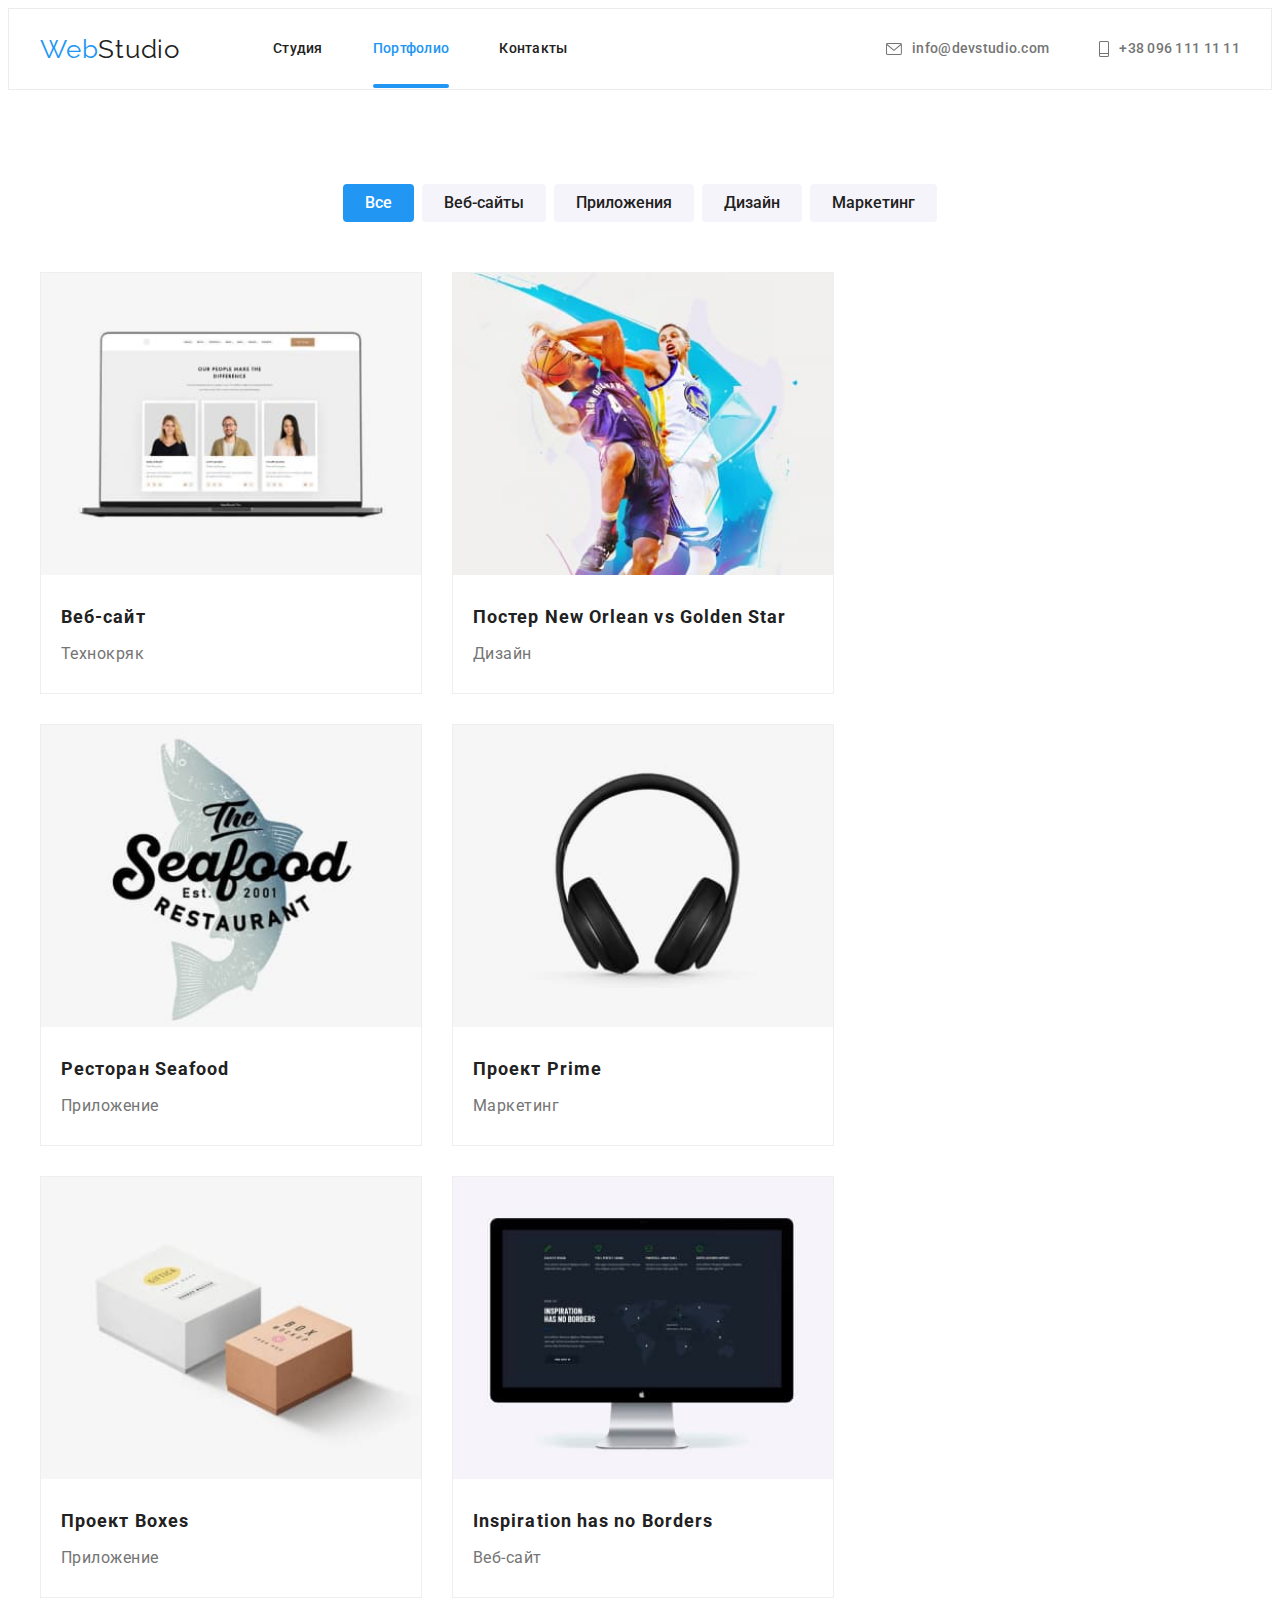
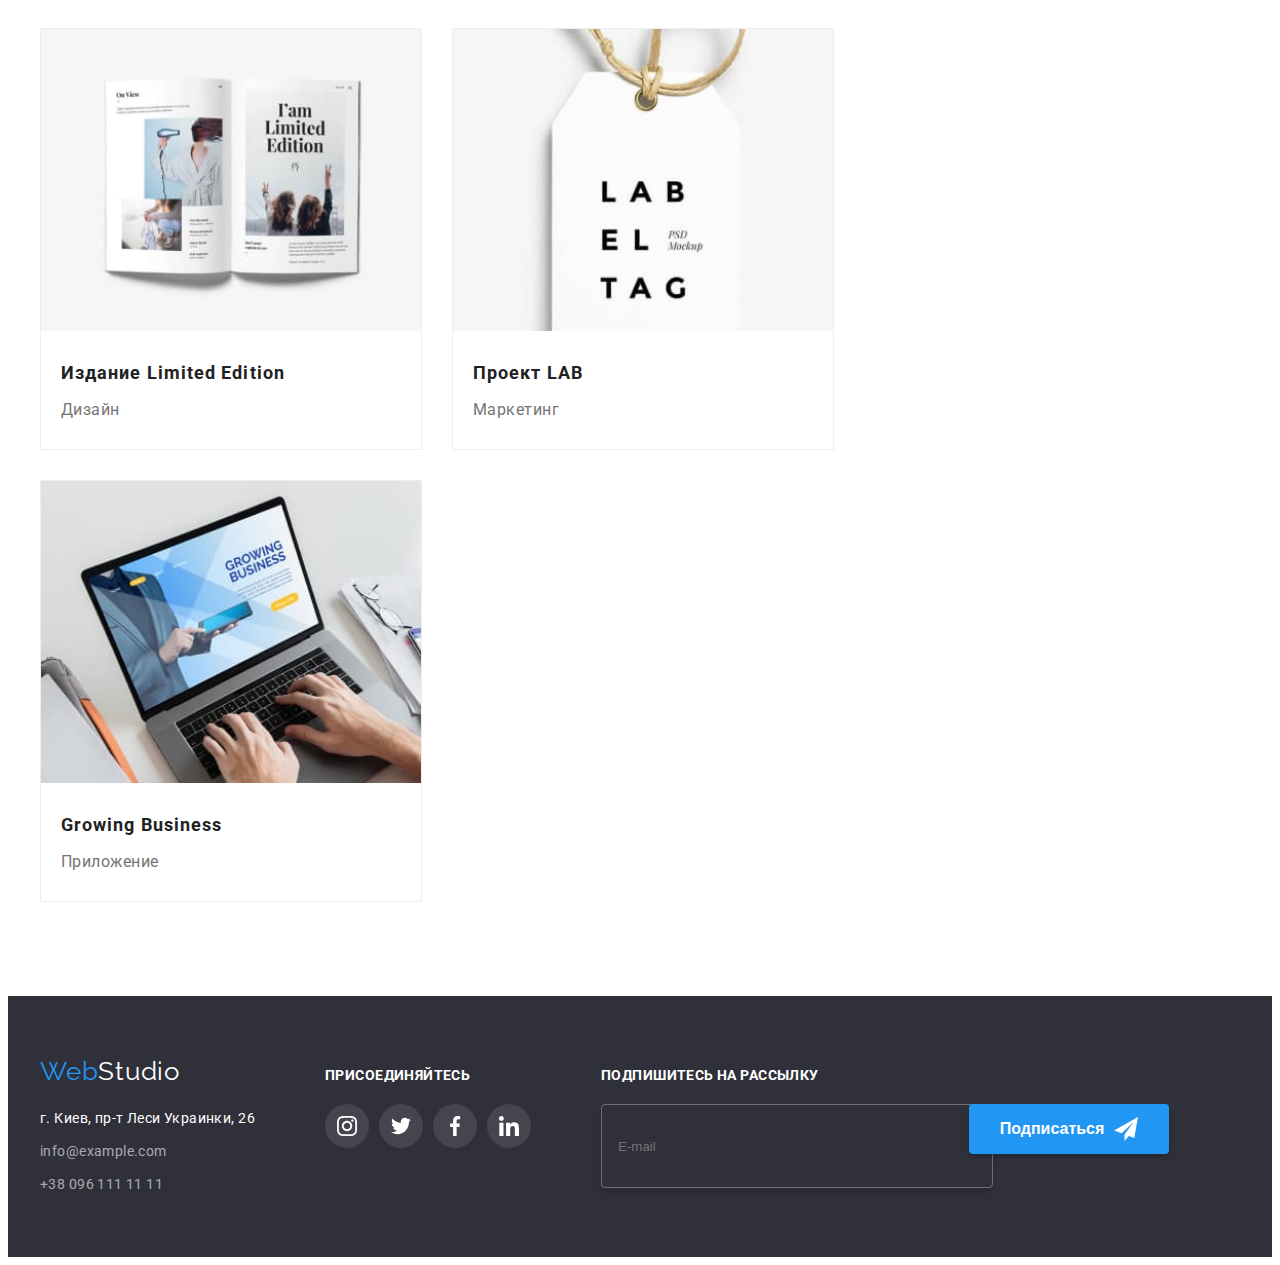
==== portfolio.html @ 14443f39 "hw-6" ====
<!DOCTYPE html>
<html lang="ru">
<head>
    <meta charset="UTF-8">
    <meta http-equiv="X-UA-Compatible" content="IE=edge">
    <meta name="viewport" content="width=device-width, initial-scale=1.0">
    <title>Webstudio</title>
    <link rel="preconnect" href="https://fonts.googleapis.com">
    <link rel="preconnect" href="https://fonts.gstatic.com" crossorigin>
    <link
        href="https://fonts.googleapis.com/css2?family=Raleway:wght@700&family=Roboto:wght@400;500;700;900&display=swap"
        rel="stylesheet">
    <link rel="stylesheet" href="https://cdnjs.cloudflare.com/ajax/libs/modern-normalize/1.1.0/modern-normalize.min.css"
        integrity="sha512-wpPYUAdjBVSE4KJnH1VR1HeZfpl1ub8YT/NKx4PuQ5NmX2tKuGu6U/JRp5y+Y8XG2tV+wKQpNHVUX03MfMFn9Q=="
        crossorigin="anonymous" referrerpolicy="no-referrer" />
    <link rel="stylesheet" type="text/css" href="./css/styles.css">
</head>
<body>
    <header class="header">
        <div class="container">
            <nav class="header-navigation">
                <a href="" class="logo"><span class="logo-web">Web</span>Studio</a>
                <ul class="header-list list">
                    <li class="header-item"><a href="index.html" class="header-link link">Студия</a></li>
                    <li class="header-item"><a href="portfolio.html" class="header-link link current ">Портфолио</a></li>
                    <li class="header-item"><a href="" class="header-link link">Контакты</a></li>
                </ul>
            </nav>
            <div class="header-connect">
                <ul class="header-list list">
                    <li class="header-item"><a href="mailto:info@devstudio.com" class="header-mail">
                            <svg class="header-link-icon" width="16" height="12">
                                <use href="./images/icons.svg#icon-mail"></use>
                            </svg>info@devstudio.com</a></li>
                    <li class="header-item"><a href="tel:+380961111111" class="header-tel">
                            <svg class="header-link-icon" width="10" height="16">
                                <use href="./images/icons.svg#icon-phone"></use>
                            </svg>
                            +38 096 111 11 11</a></li>
                </ul>
            </div>
        </div>
    </header>
<main>
    <section class="portfolio section">
        <div class="container">
            <h1 class="visually-hidden">Портфолио</h1>
            <ul class="menu-list list">
            <li class="menu-list-btn "><button type="button" class="menu-btn current">Все</button></li>
            <li class="menu-list-btn"><button type="button" class="menu-btn">Веб-сайты</button></li>
            <li class="menu-list-btn"><button type="button" class="menu-btn">Приложения</button></li>
            <li class="menu-list-btn"><button type="button" class="menu-btn">Дизайн</button></li>
            <li class="menu-list-btn"><button type="button" class="menu-btn">Маркетинг</button></li>
            </ul>
            <ul class="portfolio-list list">
            <li class="portfolio-item">
            <div class="potfolio-wrap">
            <img src="./images/work-1.jpg" alt="Веб-сайт" width="370" height="294" class="portfolio-img">
            <p class="porfolio-bot-text">Ресурс предлагает комплексные предложения с разным уровнем функционала и сервисов. Все это позволит посетителю получить исчерпывающие сведения о компании или частном лице.</p></div>
            <div class="portfolio-description"><h3 class="portfolio-item-title">Веб-сайт</h3>
            <p class="portfolio-item-text">Технокряк</p></div>
            </li>
            <li class="portfolio-item">
                <div class="potfolio-wrap">
            <img src="./images/work-2.jpg" alt="Дизайн" width="370" height="294" class="portfolio-img">
            <p class="porfolio-bot-text">Ресурс предлагает комплексные предложения с разным уровнем функционала и сервисов. Все это позволит посетителю получить исчерпывающие сведения о компании или частном лице.</p></div>
            <div class="portfolio-description"><h3 class="portfolio-item-title">Постер New Orlean vs Golden Star</h3>
            <p class="portfolio-item-text">Дизайн</p></div>
            </li>
            <li class="portfolio-item">
                <div class="potfolio-wrap">
            <img src="./images/work-3.jpg" alt="Приложение" width="370" height="294" class="portfolio-img">
            <p class="porfolio-bot-text">Ресурс предлагает комплексные предложения с разным уровнем функционала и сервисов. Все это позволит посетителю получить исчерпывающие сведения о компании или частном лице.</p></div>
            <div class="portfolio-description"><h3 class="portfolio-item-title">Ресторан Seafood</h3>
            <p class="portfolio-item-text">Приложение</p></div>
            </li>
            <li class="portfolio-item">
            <div class="potfolio-wrap">
            <img src="./images/work-4.jpg" alt="Маркетинг" width="370" height="294" class="portfolio-img">
            <p class="porfolio-bot-text">Ресурс предлагает комплексные предложения с разным уровнем функционала и сервисов. Все это позволит посетителю получить исчерпывающие сведения о компании или частном лице.</p></div>
            <div class="portfolio-description"><h3 class="portfolio-item-title">Проект Prime</h3>
            <p class="portfolio-item-text">Маркетинг</p></div>
            </li>
            <li class="portfolio-item">
            <div class="potfolio-wrap">
            <img src="./images/work-5.jpg" alt="Приложение-2" width="370" height="294" class="portfolio-img">
            <p class="porfolio-bot-text">Ресурс предлагает комплексные предложения с разным уровнем функционала и сервисов. Все это позволит посетителю получить исчерпывающие сведения о компании или частном лице.</p></div>
            <div class="portfolio-description"><h3 class="portfolio-item-title">Проект Boxes</h3>
            <p class="portfolio-item-text">Приложение</p></div>
            </li>
            <li class="portfolio-item">
            <div class="potfolio-wrap">
            <img src="./images/work-6.jpg" alt="Веб-сайт-2" width="370" height="294" class="portfolio-img">
            <p class="porfolio-bot-text">Ресурс предлагает комплексные предложения с разным уровнем функционала и сервисов. Все это позволит посетителю получить исчерпывающие сведения о компании или частном лице.</p></div>
            <div class="portfolio-description"><h3 class="portfolio-item-title">Inspiration has no Borders</h3>
            <p class="portfolio-item-text">Веб-сайт</p></div>
            </li>
            <li class="portfolio-item">
            <div class="potfolio-wrap">
            <img src="./images/work-7.jpg" alt="Дизайн-2" width="370" height="294" class="portfolio-img">
            <p class="porfolio-bot-text">Ресурс предлагает комплексные предложения с разным уровнем функционала и сервисов. Все это позволит посетителю получить исчерпывающие сведения о компании или частном лице.</p></div>
            <div class="portfolio-description"><h3 class="portfolio-item-title">Издание Limited Edition</h3>
            <p class="portfolio-item-text">Дизайн</p></div>
            </li>
            <li class="portfolio-item">
            <div class="potfolio-wrap">
            <img src="./images/work-8.jpg" alt="Маркетинг-2" width="370" height="294" class="portfolio-img">
            <p class="porfolio-bot-text">Ресурс предлагает комплексные предложения с разным уровнем функционала и сервисов. Все это позволит посетителю получить исчерпывающие сведения о компании или частном лице.</p></div>
            <div class="portfolio-description"><h3 class="portfolio-item-title">Проект LAB</h3>
            <p class="portfolio-item-text">Маркетинг</p></div>
            </li>
            <li class="portfolio-item">
            <div class="potfolio-wrap">
            <img src="./images/work-9.jpg" alt="Приложение-3" width="370" height="294" class="portfolio-img">
            <p class="porfolio-bot-text">Ресурс предлагает комплексные предложения с разным уровнем функционала и сервисов. Все это позволит посетителю получить исчерпывающие сведения о компании или частном лице.</p></div>
            <div class="portfolio-description"><h3 class="portfolio-item-title">Growing Business</h3>
            <p class="portfolio-item-text">Приложение</p></div>
            </li>
            </ul>
    </div>
</section>
</main>
<footer class="footer">
<div class="container">
    <div class="container-contacts">
        <a href="" class="logo"><span class="logo-web">Web</span>Studio</a>
        <address class="footer-adress">
            <ul class="footer-list list">
                <li class="footer-item"><a href="" class="footer-street">г. Киев, пр-т Леси Украинки, 26</a></li>
                <li class="footer-item"><a href="mailto:info@example.com" class="footer-item">info@example.com</a></li>
                <li class="footer-item"><a href="tel:+380961111111" class="footer-item">+38 096 111 11 11</a></li>
            </ul>
        </address>
    </div>
    <div class="footer-invite">
        <h2 class="footer-icons-title title">ПРИСОЕДИНЯЙТЕСЬ</h2>
        <ul class="footer-icons-list list">
            <li class="footer-icons-item"><a href="" class="footer-icons-link">
                    <svg class="footer-icons" width="20" height="20">
                        <use href="./images/icons.svg#icon-instagram2"></use>
                    </svg></a></li>
            <li class="footer-icons-item"><a href="" class="footer-icons-link twitter">
                    <svg class="footer-icons" width="20" height="20">
                        <use href="./images/icons.svg#icon-twitter-1-1"></use>
                    </svg></a></li>
            <li class="footer-icons-item"><a href="" class="footer-icons-link">
                    <svg class="footer-icons" width="20" height="20">
                        <use href="./images/icons.svg#icon-facebook-1-1"></use>
                    </svg>
                </a></li>
            <li class="footer-icons-item"><a href="" class="footer-icons-link">
                    <svg class="footer-icons" width="20" height="20">
                        <use href="./images/icons.svg#icon-linkedin-1-1"></use>
                    </svg>
                </a></li>
        </ul>
    </div>
    <div class="footer-invite">
        <h2 class="footer-invite-title title">Подпишитесь на рассылку</h2>
        <div class="footer-wrap">
            <form class="footer-form">
                <div class="footer-field">
                    <input type="email" id="user-email" name="email" placeholder="E-mail" class="footer-input">
                    <label for="user-email" class="footer-label"></label>
                </div>
            </form>
            <button type="button" class="footer-telegram btn"><a href="" class="footer-telegram-link">Подписаться<svg
                        class="telegram" width="24" height="24">
                        <use href="./images/icons.svg#icon-icon-sendtelegram-2">
                        </use>
                    </svg>
                </a>
            </button>
        </div>
    </div>
    </footer>
</body>
</html>
---- css/styles.css ----
:root {
    --accent-color: #2196F3;
    --secondary-title-color: #212121;
    --primary-text-color: #757575;
    --primary-white-color: #ffffff;
    --icons-color:#AFB1B8;
    --transition-duration:250ms;
    --transition-timing-function: cubic-bezier(0.4, 0, 0.2, 1);
}

body {
    font-family: 'Roboto', sans-serif;
    font-size: 14px;
    background-color: var(--index-background-color);
    color: var(--primary-text-color)

}
    
a :active,
a {
    text-decoration: none;
    color: var(--secondary-title-color)
}
p,
h1,
h2,
h3,
h4,
h5,
h6 {
    margin: 0;
}

ul,
ol {
    padding-left: 0;
    margin: 0;
}
img {
    display: block;
    width: 100%;
    height: auto;
}

.link {
    text-decoration: none;
}
.list {
    list-style: none;
}
.container {
    width: 1200px;
    padding-left: 15px;
    padding-right: 15px;
    margin: 0 auto;
    
}
.visually-hidden {
    position: absolute;
    white-space: nowrap;
    width: 1px;
    height: 1px;
    overflow: hidden;
    border: 0;
    padding: 0;
    clip: rect(0 0 0 0);
    clip-path: inset(50%);
    margin: -1px;
}
.logo {
    font-family: 'Raleway';
    font-size: 26px;
    line-height: 1.19;
    letter-spacing: 0.03em;
    }
.logo-web {
    color: var(--accent-color)
}
.section {
    padding-top: 94px;
    padding-bottom: 94px;
}

/* ---------------------HEADER--------------------- */
.header {
    border: 1px solid #ECECEC;
}
.header .logo {
    margin-right: 93px;
   
}
.header-navigation {
    display: flex;
    align-items: center;
}
.header .container {
display: flex;
align-items: center;
}

.header-list :hover,
.header-list :focus {
    color: var(--accent-color)
}
.header-item, .header-list {
    font-weight: 500;
    line-height: 1.14;
    letter-spacing: 0.02em;}


.current {
    color: var(--accent-color)
}
 
.header-list {
    display: flex;
    list-style: none;
    align-items: center;
    transition: color var(--transition-duration) var(--transition-timing-function);

}
.header-item:not(:last-child) {
    margin-right: 50px;
}
.header-link {
    padding-top: 32px;
    padding-bottom: 32px;
    transition: color var(--transition-duration) var(--transition-timing-function);
}
.header-link.current {
    position: relative;
    

}
.header-link.current::after {
    content: "";
    width: 100%;
    height: 4px;
    background-color: var(--accent-color);
    position: absolute;
    bottom: 0;
    left: 0;
    border-radius: 2px;
}


.header-connect {
    margin-left: auto;
}

.header-mail, .header-tel {
    padding-top: 32px;
    padding-bottom: 32px;
    color: var(--primary-text-color);
    display: flex;
    align-items: center;
    justify-content: center;
    fill: #ffffff;
    transition: fill var(--transition-duration) var(--transition-timing-function);
}
.header-mail:hover .header-link-icon {
    fill: var(--accent-color)
}
.header-tel:hover .header-link-icon {
    fill: var(--accent-color)
    }
    
.header-link-icon{
    fill: var(--primary-text-color);
    margin-right: 10px;
    align-items: center;
    justify-content: center;
    transition: fill var(--transition-duration) var(--transition-timing-function);
}

/* ---------------------HERO--------------------- */

.hero .container {
    text-align: center;
}

.hero {
    padding-top: 200px;
    padding-bottom: 200px;
    background-image:linear-gradient(rgba(47, 48, 58, 0.4),rgba(47, 48, 58, 0.4)), url(../images/bg.jpg);
    background-repeat: no-repeat;
    background-size: cover;
    max-width: 1600px;
    margin: 0 auto;
}

.hero-title {
font-weight: 900;
font-size: 44px;
line-height: 1.36;
text-align: center;
letter-spacing: 0.06em;
color: var(--primary-white-color);
max-width: 690px;
margin-bottom: 30px;
margin-left: auto;
margin-right: auto;
text-transform: uppercase;
}

.hero-btn {
    background-color: var(--accent-color);
    width: 200px;
    height: 50px;
    font-weight: 700;
    font-size: 16px;
    line-height: 1.875;
    color: var(--primary-white-color);
    cursor: pointer;
    margin: 10px 32px;
    box-shadow: 0px 4px 4px rgba(0, 0, 0, 0.15);
    border-radius: 4px;
    border: none;

}
/* ---------------------ABOUT--------------------- */



.about-icons-list{
    display: flex;
}
.about-icons-link { 
width: 270px;
height: 120px;
background: #F5F4FA;
border-radius: 4px;
display: flex;
align-items: center;
justify-content: center;
}

.about-icons-item:not(:last-child) {
margin-right: 30px;
}


.about-item {
    margin-top: 30px;
}

.about-title {
    line-height: 1.14;
    letter-spacing: 0.03em;
    text-transform: uppercase;
    color: var(--secondary-title-color);
    margin-bottom: 10px;
}
.about-text {
    font-weight: 400;
    line-height: 1.71;
    letter-spacing: 0.03em;
    max-width: 270px;
}


/* ---------------------PICTURE--------------------- */
.picture {
padding-top: 0;
}

.picture-title, .team-title {
    font-size: 36px;
    line-height: 1.16;
    text-align: center;
    letter-spacing: 0.03em;
    color: var(--secondary-title-color);
    margin-bottom: 50px;
}

.picture-list{
    display: flex;
}
.picture-item:not(:last-child){
    margin-right: 30px;
}

.picture-description {
    position: relative;
}

.picture-text {
    bottom: 0;
    position: absolute;
    font-weight: 700;
    font-size: 14px;
    line-height: 1.14;
    text-align: center;
    letter-spacing: 0.03em;
    text-transform: uppercase;
    background: rgba(47, 48, 58, 0.8);
    color: var(--primary-white-color);
    padding-top: 27px;
    padding-bottom: 27px;
    width: 100%;
    
    
}



    /* ---------------------TEAM--------------------- */
.team {
    background-color: #F5F4FA;
}

.team-list {
display: flex;

}
.team-item {
    box-shadow: 0px 1px 3px rgba(0, 0, 0, 0.12),
    0px 1px 1px rgba(0, 0, 0, 0.14),
    0px 2px 1px rgba(0, 0, 0, 0.2);
    border-radius: 0px 0px 4px 4px;
    background-color:var(--primary-white-color);
}

.team-item:not(:last-child){
    margin-right: 30px;
}
.team-tamb{
    padding-top: 30px;
    padding-bottom: 30px;
}


.team-names {
    font-weight: 500;
    font-size: 16px;
    line-height: 1.19;
    letter-spacing: 0.03em;
    text-align: center;
    color: var(--secondary-title-color);
    margin-bottom: 10px;
}
.team-text {
    font-weight: 400;
    font-size: 16px;
    line-height: 1.19;
    letter-spacing: 0.03em;
    text-align: center;
    color: var(--primary-text-color);
    margin-bottom: 16px;}

    .team-icons-list {
    display: flex;
    border-radius: 0px 0px 4px 4px;
    justify-content: center;
    
}


    .team-icons-item:not(:last-child){
    margin-right: 10px;
}

.team-icons-link {
    width: 44px;
    height: 44px;
    background-color: var(--primary-white-color);
    border-radius:50%;
    display: flex;
    align-items: center;
    justify-content: center;
    transition: background-color var(--transition-duration) var(--transition-timing-function);
    }
.team-icons{

    fill: var(--icons-color);
    transition: fill var(--secondary-title-color) var(--transition-timing-function);
}

.team-icons-link:hover {
    background-color: var(--accent-color);
}
.team-icons-link:hover .team-icons{
    fill: var(--primary-white-color);
}

/* ---------------------CLIENTS-------------------- */

.clients-title {
    font-size: 36px;
    line-height: 1.17;
    text-align: center;
    letter-spacing: 0.03em;
    color: var(--secondary-title-color);
    margin-bottom: 50px;
}
.clients-list {
    display: flex;
}
.clients-item:not(:last-child) {
    margin-right: 30px;
}
.clients-link:hover,.clients-link:focus {
    border: 1px solid var(--accent-color);
    fill: #2196F3;
}
.clients-link {
    width: 170px;
    height: 92px;
    border: 1px solid #AFB1B8;
    border-radius: 4px;
    display: flex;
    align-items: center;
    justify-content: center;
    fill: var(--icons-color);
    transition: fill var(--transition-duration) var(--transition-timing-function), 
    border var(--transition-duration) var(--transition-timing-function);
}



/* ---------------------FOOTER--------------------- */

.footer {
    background-color: #2F303A;
padding-top: 60px;
padding-bottom: 60px;
}

.footer .container {
    display: flex;
    align-items: baseline;
}
.container-contacts{
    
    margin-right: 70px;
}

.footer .logo {
    color: var(--primary-white-color); 
    margin-bottom: 20px;
    display: block;
}
.footer-street {
    white-space: nowrap;
}
.footer-invite {
    margin-right: 70px;
}

.footer-icons-title {
    font-size: 14px;
    line-height: 1.14;
    letter-spacing: 0.03em;
    color: var(--primary-white-color);
    margin-bottom: 20px;
} 

.footer-icons-list {
    display: flex;
    
}


.footer-icons-item:not(:last-child){
    margin-right: 10px;
}

.footer-icons-link {
    width: 44px;
    height: 44px;
    background: rgba(255, 255, 255, 0.1);
    border-radius: 50%;
    display: flex;
    align-items: center;
    justify-content: center;
    transition: background-color var(--transition-duration)
    var(--transition-timing-function);
}

.footer-icons-link:hover, .footer-item:focus{
    background-color: var(--accent-color) ;
}

.footer-icons {
    fill: var(--primary-white-color);
}


.footer-item:hover,
.footer-item:focus {
    color: var(--accent-color);
}


.footer-adress {
    font-style: normal;

}

.footer-street {
font-weight: 400;
line-height: 1.71;
color: var(--primary-white-color);
}

.footer-item:not(:last-child){
    margin-bottom: 9px;
}
.footer-item {
font-weight: 400;
line-height: 1.71;
letter-spacing: 0.03em;
color: rgba(255, 255, 255, 0.6);
transition: color var(--transition-duration) var(--transition-timing-function);
}
    
.footer-invite-title {
font-size: 14px;
line-height: 1.14;
letter-spacing: 0.03em;
color: var(--primary-white-color);
margin-bottom: 20px;
text-transform: uppercase;
}
.footer-wrap {
    display: flex;
    
}
.footer-field {
    width: 358px;
    height: 50px;
    margin-right: 10px;

}

.footer-input{
    width: 100%;
    height: 100%;
    padding: 16px;
    background-color: transparent;
    border-radius: 4px;
    border: 1px solid;
    border-color: rgba(255, 255, 255, 0.3);
    box-shadow: 0px 4px 4px 0px rgba(0, 0, 0, 0.15);
    outline: none;
    resize: none;
}
.footer-telegram {
width: 200px;
height: 50px;
background-color: var(--accent-color);
border-radius: 4px;
box-shadow: 0px 4px 4px 0px rgba(0, 0, 0, 0.15);
border: none;
margin-right: 10px;

}
.footer-telegram-link {
    color: var(--primary-white-color);
    font-weight: 700;
    font-size: 16px;
    line-height: 1.875;
    align-items: center;
    display:flex ;
    justify-content: center;

}
.telegram {
    fill: var(--primary-white-color);
    margin-top: 10px;
    margin-bottom: 10px;
    margin-left: 10px;
}
  


/* ---------------------SECOND PAGE--------------------- */
/* ---------------------MENU--------------------- */

.menu-btn:hover, .menu-btn:focus
{
color:var(--primary-white-color) ;
background-color: var(--accent-color)
}

.menu-btn {
    font-family: 'Roboto';
    font-style: normal;
    font-weight: 500;
    font-size: 16px;
    line-height: 1.63;
    background: #F5F4FA;
    color: var(--secondary-title-color);
    cursor: pointer;
    padding: 6px 22px;
    border-radius: 4px;
    border: none;
    transition: color var(--transition-duration) var(--transition-timing-function), 
    background-color var(--transition-duration) var(--transition-timing-function), 
    box-shadow var(--transition-duration) var(--transition-timing-function);
}

.menu-btn.current { 
    background-color: var(--accent-color);
    color: var(--primary-white-color)
}

/* ---------------------PORTFOLIO-------------------- */

.menu-list-btn:hover {
    box-shadow: 0px 3px 1px rgba(0, 0, 0, 0.1),
    0px 1px 2px rgba(0, 0, 0, 0.08),
    0px 2px 2px rgba(0, 0, 0, 0.12);
}
.menu-list-btn {
    transition: box-shadow var(--transition-duration) var(--transition-timing-function);
}
.menu-list{
    display: flex;
    margin-bottom: 50px;
    justify-content: center;
    transition: box-shadow var(--transition-duration) var(--transition-timing-function);
}
.menu-list-btn:not(:last-child) {
    margin-right: 8px;}

.portfolio-list {
    display: flex;
    flex-wrap: wrap;
    margin-right: -30px;
    margin-bottom: -30px;
}
.portfolio-item:hover{
box-shadow: 0px 1px 1px rgba(0, 0, 0, 0.12),
0px 4px 4px rgba(0, 0, 0, 0.06),
1px 4px 6px rgba(0, 0, 0, 0.16);
}
.portfolio-item {
width: calc(100% / 3 - 30px);
margin-right: 30px;
margin-bottom: 30px;
border: 1px solid #EEEEEE;
transition: box-shadow var(--transition-duration) var(--transition-timing-function);
}

.portfolio-item:hover .porfolio-bot-text{
transform: translateY(0%)
}

.potfolio-wrap {
    position: relative;
    overflow: hidden;
}
.porfolio-bot-text {
top: 0;
position: absolute;
font-size: 18px;
line-height: 1.33;
letter-spacing: 0.03em;
padding: 63px 24px;
height: 100%;
color: var(--primary-white-color);
background-color: rgba(33, 150, 243, 0.9);
transform: translateY(100%);
transition: transform var(--transition-duration) var(--transition-timing-function);
}
.portfolio-item-title {
    font-size: 18px;
    line-height: 2;
    letter-spacing: 0.06em;
    color: var(--secondary-title-color);
    margin-bottom: 4px;
}
.portfolio-item-text {
    font-weight: 400;
    font-size: 16px;
    line-height: 1.88;
    letter-spacing: 0.03em;
}
.portfolio-description{
    padding: 24px 20px;
}
.backdrop {
    position:fixed;
    width: 100%;
    height: 100%;
    background-color: rgba(0, 0, 0, 0.2);
    top: 0;
    transition: opacity 250ms, visibility 250ms;
}
.backdrop.is-hidden .modal{
    transform: scale(0.5) rotate(180deg);
    
}
.modal {
    width: 528px;
    height: 581px;
    background-color: var(--primary-white-color);
    position: absolute;
    padding: 40px;
    top:50%;
    left:50%;
    transition: transform var(--transition-duration) var(--transition-timing-function);
    transform: translate(-50%, -50%) scale(1);
}
.modal-close-btn {
    position:absolute;
    top: 8px;
    right: 8px;
    width: 30px;
    height: 30px;
    border-radius: 50%;
    background-color: var(--primary-white-color);
    border: 1px solid rgba(0, 0, 0, 0.1);
    display: flex;
    align-items: center;
    justify-content: center;
    cursor: pointer;
}
.modal-icon {
    fill: #000000;
}
.modal-field {
    margin-bottom: 10px;
}
.modal-title {
    font-weight: 700;
    font-size: 20px;
    line-height: 1.2;
    text-align: center;
    letter-spacing: 0.03em;
    margin-bottom: 12px;
    color: rgba(33, 33, 33, 1);
}


.modal-label {
    font-weight: 400;
    font-size: 12px;
    line-height: 1.17;
    letter-spacing: 0.01em;
    color:rgba(117, 117, 117, 1);
}

.modal-label-wrap {
    position: relative;
}
.modal-icon-contacts {
    position: absolute;
    left: 15px;
    top: 50%;
    transform: translateY(-50%);

    
}
.modal-input:focus + .modal-icon-contacts {
    fill: var(--accent-color);
}

.modal-input {
    width: 100%;
    height: 40px;
    border: 1px solid rgba(33, 33, 33, 0.2);
    border-radius: 4px;
    outline: none;
    padding-left: 35px;
    fill: #ffffff;
}
.modal-input:focus {
    border-color: var(--accent-color);
}

.modal-area {
    width: 100%;
    height: 120px;
    border: 1px solid rgba(33, 33, 33, 0.2);
    border-radius: 4px;
    outline: none;
    resize: none;
    padding: 12px 16px;
    margin-bottom: 20px;
}
.modal-area::placeholder {
    color: rgba(117, 117, 117, 0.5);
}
.modal-area:focus {
    border-color: var(--accent-color);
}
.modal-field-checkbox {
    display: flex;
    align-items: center;
}
.check-text {
    font-size: 14px;
    font-weight: 400;
    line-height: 1.71;
    color: #757575;
    display: flex;
    align-items: center;

   
}
.check-text::before {
    content: '';
    width: 16px;
    height: 15px;
    border: 2px solid rgba(33, 33, 33, 1);
    border-radius: 3px;
    margin-right: 8px;

}
.input-checkbox:checked + .check-text::before {
    background-color: var(--accent-color);
    border: none;
    background-image: url(../images/check-icon.svg);
    background-repeat: no-repeat;
    background-position: center;
   

}
.agreement-conditions {
    text-decoration:underline;
    color: var(--accent-color);
}
.modal-field-checkbox {
    margin-bottom: 30px;
}

.modal-btn {
    width: 200px;
    height: 50px;
    font-size: 16px;
    font-weight: 700;
    line-height: 1.85;
    letter-spacing: 0.06em;
    text-align: center;
    color: #ffffff;
    background: #188CE8;
    box-shadow: 0px 4px 4px rgba(0, 0, 0, 0.15);
    border-radius: 4px;
    padding: 10px 55px;
    border: none;
    margin: 0 auto;
    display: block;
}

.is-hidden {
    opacity: 0;
    pointer-events: none;
    visibility: hidden;
}
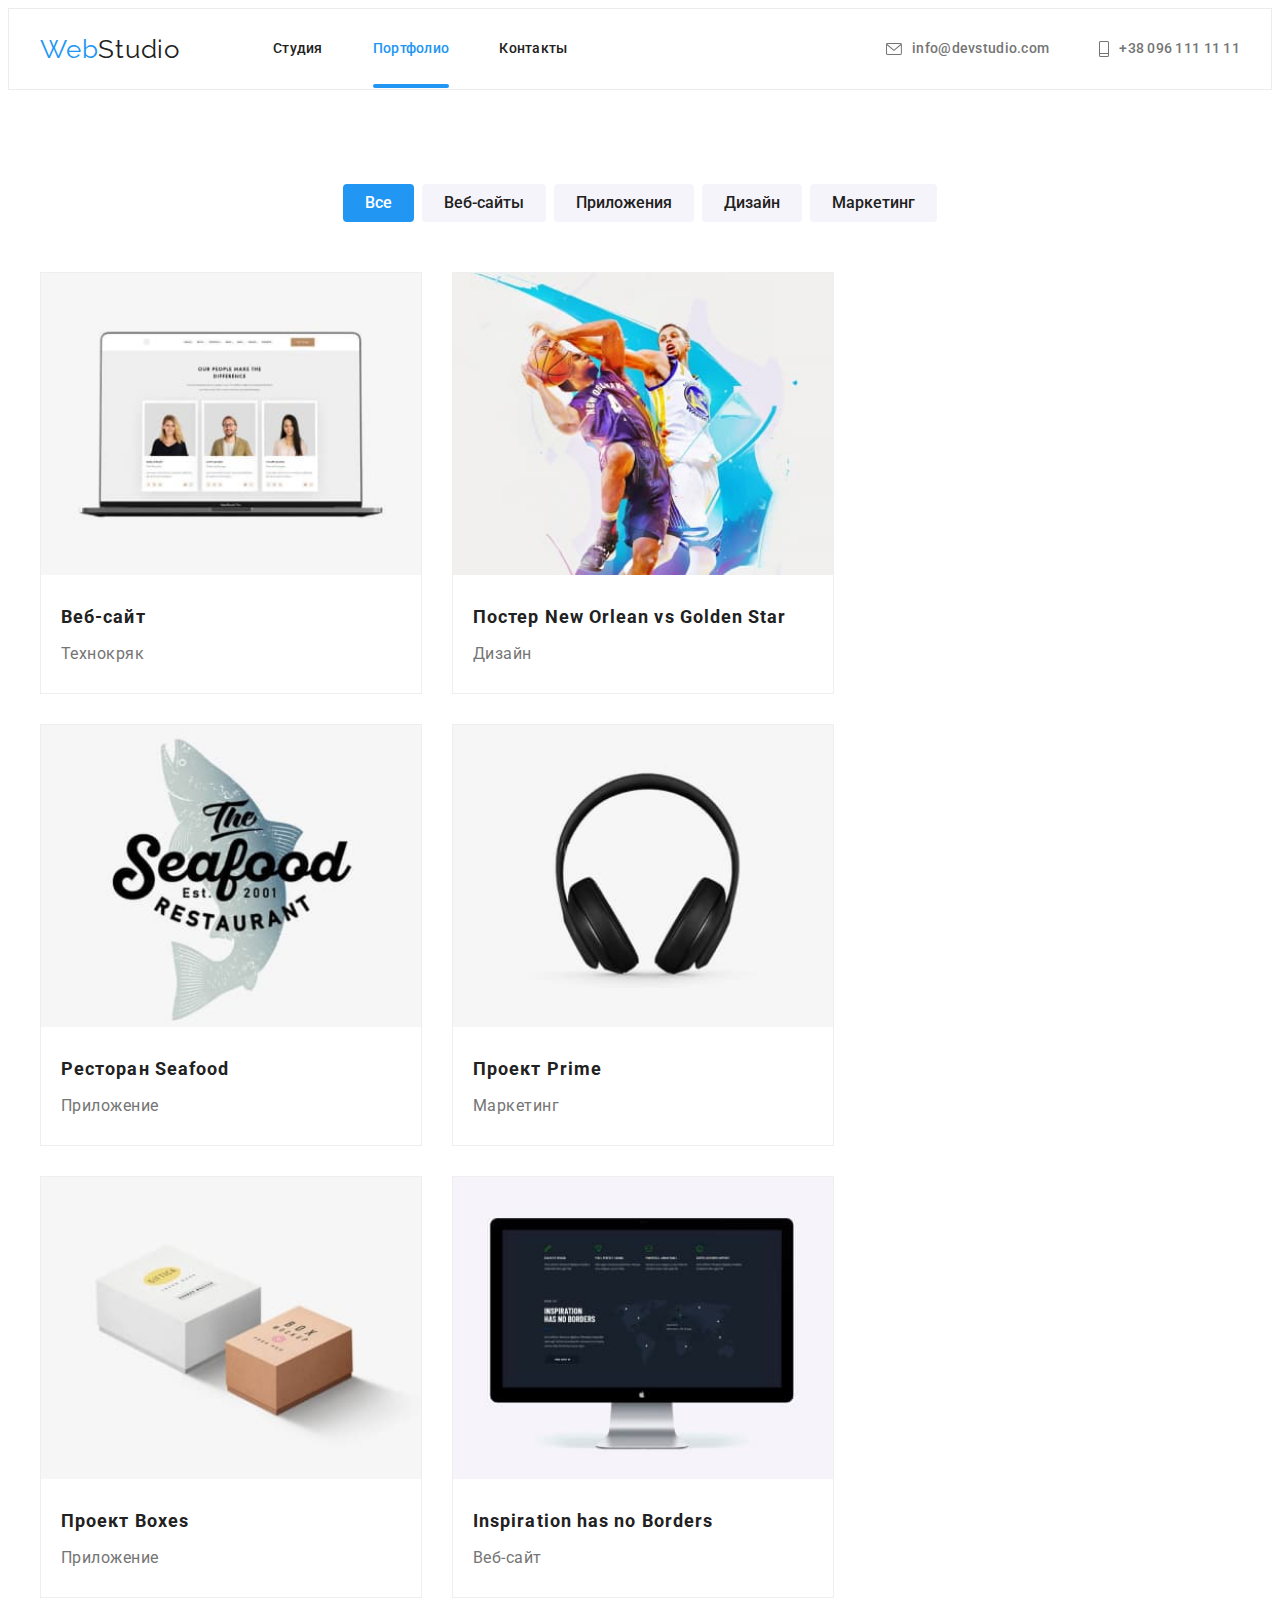
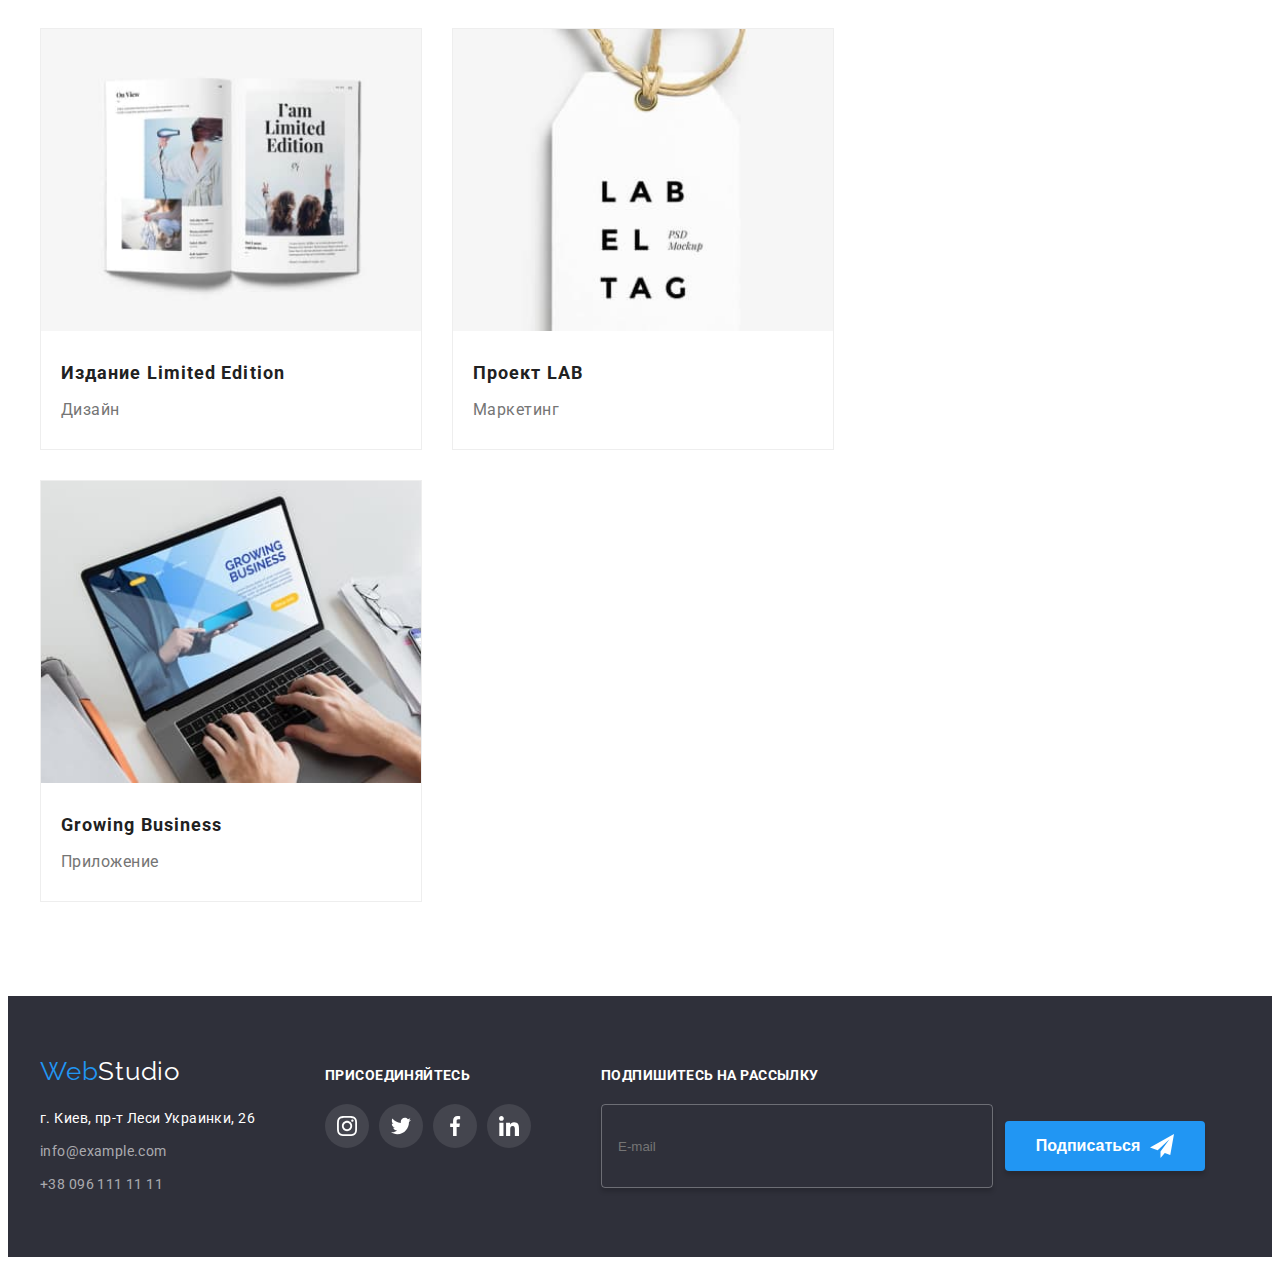
==== commit 93b48ef3: "hw-6-2" ====
--- a/portfolio.html
+++ b/portfolio.html
@@ -121,58 +121,60 @@
 </section>
 </main>
 <footer class="footer">
-<div class="container">
-    <div class="container-contacts">
-        <a href="" class="logo"><span class="logo-web">Web</span>Studio</a>
-        <address class="footer-adress">
-            <ul class="footer-list list">
-                <li class="footer-item"><a href="" class="footer-street">г. Киев, пр-т Леси Украинки, 26</a></li>
-                <li class="footer-item"><a href="mailto:info@example.com" class="footer-item">info@example.com</a></li>
-                <li class="footer-item"><a href="tel:+380961111111" class="footer-item">+38 096 111 11 11</a></li>
+    <div class="container">
+        <div class="container-contacts">
+            <a href="" class="logo"><span class="logo-web">Web</span>Studio</a>
+            <address class="footer-adress">
+                <ul class="footer-list list">
+                    <li class="footer-item"><a href="" class="footer-street">г. Киев, пр-т Леси Украинки, 26</a></li>
+                    <li class="footer-item"><a href="mailto:info@example.com" class="footer-item">info@example.com</a>
+                    </li>
+                    <li class="footer-item"><a href="tel:+380961111111" class="footer-item">+38 096 111 11 11</a></li>
+                </ul>
+            </address>
+        </div>
+        <div class="footer-invite">
+            <h2 class="footer-icons-title title">ПРИСОЕДИНЯЙТЕСЬ</h2>
+            <ul class="footer-icons-list list">
+                <li class="footer-icons-item"><a href="" class="footer-icons-link">
+                        <svg class="footer-icons" width="20" height="20">
+                            <use href="./images/icons.svg#icon-instagram2"></use>
+                        </svg></a></li>
+                <li class="footer-icons-item"><a href="" class="footer-icons-link twitter">
+                        <svg class="footer-icons" width="20" height="20">
+                            <use href="./images/icons.svg#icon-twitter-1-1"></use>
+                        </svg></a></li>
+                <li class="footer-icons-item"><a href="" class="footer-icons-link">
+                        <svg class="footer-icons" width="20" height="20">
+                            <use href="./images/icons.svg#icon-facebook-1-1"></use>
+                        </svg>
+                    </a></li>
+                <li class="footer-icons-item"><a href="" class="footer-icons-link">
+                        <svg class="footer-icons" width="20" height="20">
+                            <use href="./images/icons.svg#icon-linkedin-1-1"></use>
+                        </svg>
+                    </a></li>
             </ul>
-        </address>
-    </div>
-    <div class="footer-invite">
-        <h2 class="footer-icons-title title">ПРИСОЕДИНЯЙТЕСЬ</h2>
-        <ul class="footer-icons-list list">
-            <li class="footer-icons-item"><a href="" class="footer-icons-link">
-                    <svg class="footer-icons" width="20" height="20">
-                        <use href="./images/icons.svg#icon-instagram2"></use>
-                    </svg></a></li>
-            <li class="footer-icons-item"><a href="" class="footer-icons-link twitter">
-                    <svg class="footer-icons" width="20" height="20">
-                        <use href="./images/icons.svg#icon-twitter-1-1"></use>
-                    </svg></a></li>
-            <li class="footer-icons-item"><a href="" class="footer-icons-link">
-                    <svg class="footer-icons" width="20" height="20">
-                        <use href="./images/icons.svg#icon-facebook-1-1"></use>
-                    </svg>
-                </a></li>
-            <li class="footer-icons-item"><a href="" class="footer-icons-link">
-                    <svg class="footer-icons" width="20" height="20">
-                        <use href="./images/icons.svg#icon-linkedin-1-1"></use>
-                    </svg>
-                </a></li>
-        </ul>
-    </div>
-    <div class="footer-invite">
-        <h2 class="footer-invite-title title">Подпишитесь на рассылку</h2>
-        <div class="footer-wrap">
-            <form class="footer-form">
-                <div class="footer-field">
-                    <input type="email" id="user-email" name="email" placeholder="E-mail" class="footer-input">
-                    <label for="user-email" class="footer-label"></label>
-                </div>
-            </form>
-            <button type="button" class="footer-telegram btn"><a href="" class="footer-telegram-link">Подписаться<svg
-                        class="telegram" width="24" height="24">
-                        <use href="./images/icons.svg#icon-icon-sendtelegram-2">
-                        </use>
-                    </svg>
-                </a>
-            </button>
         </div>
-    </div>
-    </footer>
+        <div class="footer-invite">
+            <h2 class="footer-invite-title title">Подпишитесь на рассылку</h2>
+            <div class="footer-wrap">
+                <form class="footer-form">
+                    <div class="footer-field">
+                        <input type="email" id="user-email" name="email" placeholder="E-mail" class="footer-input"
+                            required>
+                        <label for="user-email" class="footer-label"></label>
+                        <button type="submit" class="footer-telegram btn">Подписаться<svg class="telegram" width="24"
+                                height="24">
+                                <use href="./images/icons.svg#icon-icon-sendtelegram-2">
+                                </use>
+                            </svg>
+                            </a>
+                        </button>
+                    </div>
+                </form>
+            </div>
+        </div>
+</footer>
 </body>
 </html>--- a/css/styles.css
+++ b/css/styles.css
@@ -527,25 +527,33 @@
     
 }
 .footer-field {
+   
+    display: flex;
+    align-items: center;
+    justify-content: center;
+}
+
+.footer-input{
     width: 358px;
     height: 50px;
     margin-right: 10px;
-
-}
-
-.footer-input{
-    width: 100%;
-    height: 100%;
     padding: 16px;
     background-color: transparent;
     border-radius: 4px;
     border: 1px solid;
+    color: var(--primary-white-color);
     border-color: rgba(255, 255, 255, 0.3);
     box-shadow: 0px 4px 4px 0px rgba(0, 0, 0, 0.15);
     outline: none;
     resize: none;
+    margin-right: 12px;
+
 }
 .footer-telegram {
+color: var(--primary-white-color);
+font-weight: 700;
+font-size: 16px;
+line-height: 1.875;
 width: 200px;
 height: 50px;
 background-color: var(--accent-color);
@@ -553,17 +561,18 @@
 box-shadow: 0px 4px 4px 0px rgba(0, 0, 0, 0.15);
 border: none;
 margin-right: 10px;
-
-}
+display: flex;
+align-items: center;
+justify-content: center;
+cursor: pointer;
+margin: 0 auto;
+}
+
 .footer-telegram-link {
     color: var(--primary-white-color);
     font-weight: 700;
     font-size: 16px;
     line-height: 1.875;
-    align-items: center;
-    display:flex ;
-    justify-content: center;
-
 }
 .telegram {
     fill: var(--primary-white-color);
@@ -720,6 +729,16 @@
 .modal-icon {
     fill: #000000;
 }
+.modal-close-btn:hover .modal-icon {
+    fill: var(--accent-color);
+    transition: var(--transition-duration);
+
+}
+.modal-icon:hover, .modal-icon:focus {
+    fill: var(--accent-color);
+    transition: var(--transition-duration);
+
+}
 .modal-field {
     margin-bottom: 10px;
 }
@@ -740,6 +759,9 @@
     line-height: 1.17;
     letter-spacing: 0.01em;
     color:rgba(117, 117, 117, 1);
+    margin-bottom: 4px;
+    display: block;
+    
 }
 
 .modal-label-wrap {
@@ -755,6 +777,7 @@
 }
 .modal-input:focus + .modal-icon-contacts {
     fill: var(--accent-color);
+    transition: var(--transition-duration);
 }
 
 .modal-input {
@@ -768,6 +791,7 @@
 }
 .modal-input:focus {
     border-color: var(--accent-color);
+    transition: border var(--transition-duration);
 }
 
 .modal-area {
@@ -779,26 +803,29 @@
     resize: none;
     padding: 12px 16px;
     margin-bottom: 20px;
+    
 }
 .modal-area::placeholder {
     color: rgba(117, 117, 117, 0.5);
 }
 .modal-area:focus {
     border-color: var(--accent-color);
+    transition: border var(--transition-duration);
 }
 .modal-field-checkbox {
     display: flex;
     align-items: center;
+    justify-content: center;
+    
 }
 .check-text {
     font-size: 14px;
     font-weight: 400;
     line-height: 1.71;
-    color: #757575;
-    display: flex;
-    align-items: center;
-
-   
+    color: var(--primary-text-color);
+    display: flex;
+    align-items: center;
+    
 }
 .check-text::before {
     content: '';
@@ -807,17 +834,21 @@
     border: 2px solid rgba(33, 33, 33, 1);
     border-radius: 3px;
     margin-right: 8px;
-
-}
+    transition: border var(--transition-duration);
+}
+
+
 .input-checkbox:checked + .check-text::before {
     background-color: var(--accent-color);
     border: none;
     background-image: url(../images/check-icon.svg);
     background-repeat: no-repeat;
     background-position: center;
-   
-
-}
+    background-origin: border-box;
+    transition: background-color var(--transition-duration);
+    
+}
+
 .agreement-conditions {
     text-decoration:underline;
     color: var(--accent-color);
@@ -835,10 +866,11 @@
     letter-spacing: 0.06em;
     text-align: center;
     color: #ffffff;
-    background: #188CE8;
+    background-color: var(--accent-color);
     box-shadow: 0px 4px 4px rgba(0, 0, 0, 0.15);
     border-radius: 4px;
     padding: 10px 55px;
+    cursor: pointer;
     border: none;
     margin: 0 auto;
     display: block;
